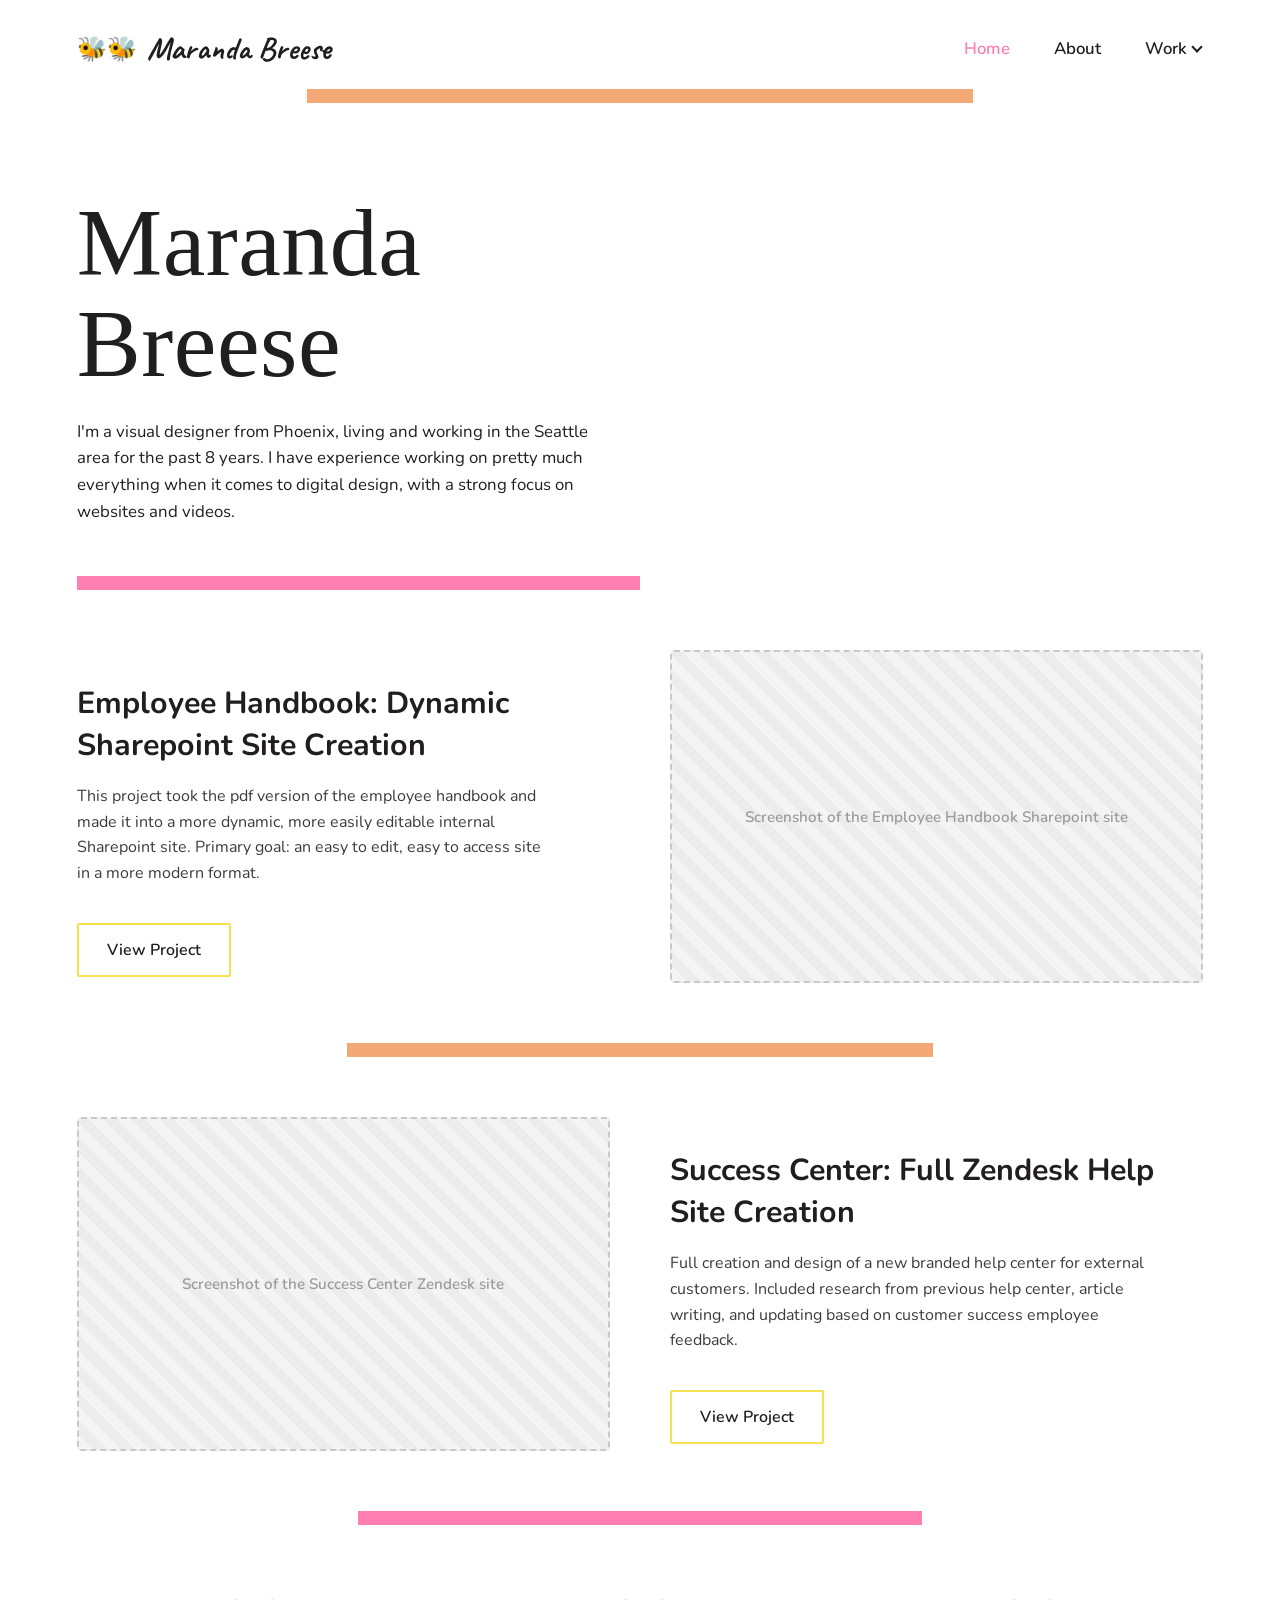
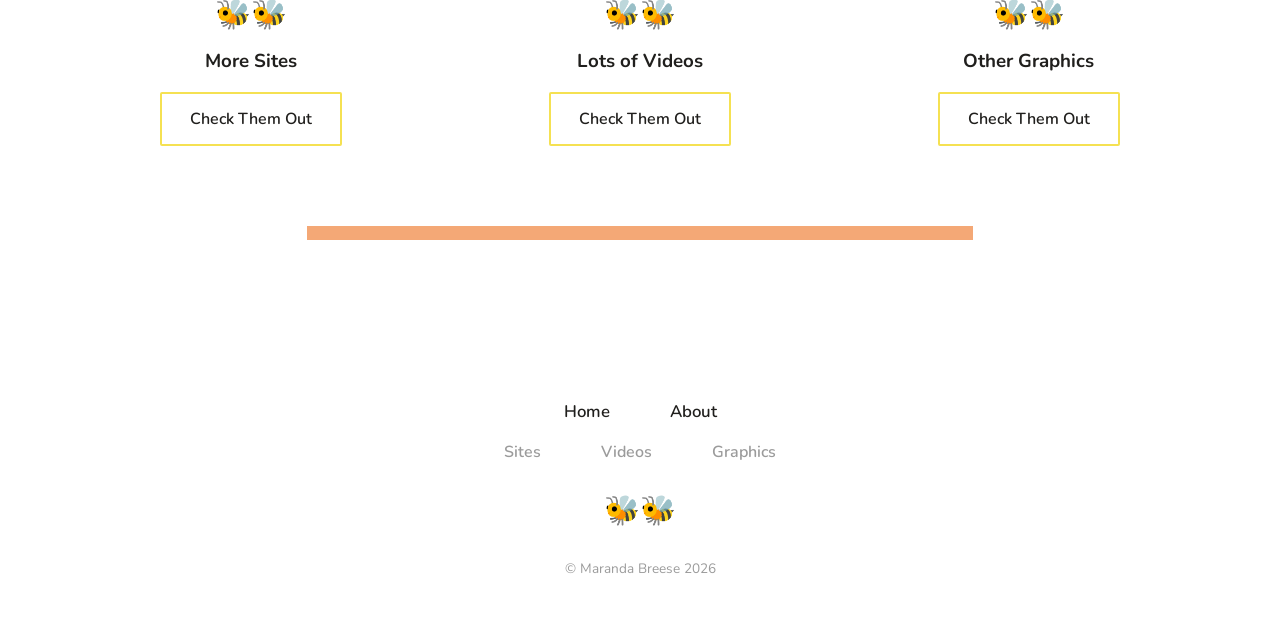
==== index.html @ 2fa080fb "Initial commit Co-Authored-By: Claude Sonnet 5 <noreply@anthropic.com>" ====
<!DOCTYPE html>
<html lang="en">
<head>
<meta charset="UTF-8">
<meta name="viewport" content="width=device-width, initial-scale=1.0">
<title>Maranda Breese — Visual Designer</title>
<link rel="stylesheet" href="styles.css">
</head>
<body>

<header class="site-header">
  <a href="index.html" class="logo"><span class="bee">🐝🐝</span> Maranda Breese</a>
  <button class="mobile-toggle" aria-label="Menu"><span></span><span></span><span></span></button>
  <nav class="main-nav">
    <a href="index.html" class="active">Home</a>
    <a href="about.html">About</a>
    <div class="nav-dropdown">
      <button>Work <span class="caret"></span></button>
      <div class="dropdown-menu">
        <a href="sites.html">Sites</a>
        <a href="videos.html">Videos</a>
        <a href="graphics.html">Graphics</a>
      </div>
    </div>
  </nav>
</header>

<div class="bar bar-orange bar-inset bar-right"></div>

<main class="wrap">

  <section class="section" style="padding-bottom:0;">
    <h1 class="headline hero-title">Maranda<br>Breese</h1>
    <p style="max-width:520px; font-size:1.05rem; line-height:1.6; margin-top:24px;">
      I'm a visual designer from Phoenix, living and working in the Seattle area for the past 8 years.
      I have experience working on pretty much everything when it comes to digital design, with a
      strong focus on websites and videos.
    </p>
  </section>

  <div class="bar bar-pink bar-inset bar-left" style="margin:50px 0 0;"></div>

  <section class="section" style="display:grid; grid-template-columns:1fr 1fr; gap:60px; align-items:center;">
    <div>
      <h2 style="font-size:1.9rem; margin-bottom:18px;">Employee Handbook: Dynamic Sharepoint Site Creation</h2>
      <p style="line-height:1.6; color:#3c3c3c; max-width:480px;">
        This project took the pdf version of the employee handbook and made it into a more dynamic,
        more easily editable internal Sharepoint site. Primary goal: an easy to edit, easy to access
        site in a more modern format.
      </p>
      <a href="sites.html" class="btn" style="margin-top:20px;">View Project</a>
    </div>
    <div class="placeholder-photo" style="aspect-ratio:16/10;">Screenshot of the Employee Handbook Sharepoint site</div>
  </section>

  <div class="bar bar-orange bar-inset bar-right"></div>

  <section class="section" style="display:grid; grid-template-columns:1fr 1fr; gap:60px; align-items:center;">
    <div class="placeholder-photo" style="aspect-ratio:16/10;">Screenshot of the Success Center Zendesk site</div>
    <div>
      <h2 style="font-size:1.9rem; margin-bottom:18px;">Success Center: Full Zendesk Help Site Creation</h2>
      <p style="line-height:1.6; color:#3c3c3c; max-width:480px;">
        Full creation and design of a new branded help center for external customers. Included
        research from previous help center, article writing, and updating based on customer
        success employee feedback.
      </p>
      <a href="sites.html" class="btn" style="margin-top:20px;">View Project</a>
    </div>
  </section>

  <div class="bar bar-pink bar-inset bar-left"></div>

  <section class="section" style="display:grid; grid-template-columns:repeat(3,1fr); gap:40px; text-align:center;">
    <div>
      <div class="footer-bee">🐝🐝</div>
      <h3 style="margin:14px 0 18px;">More Sites</h3>
      <a href="sites.html" class="btn">Check Them Out</a>
    </div>
    <div>
      <div class="footer-bee">🐝🐝</div>
      <h3 style="margin:14px 0 18px;">Lots of Videos</h3>
      <a href="videos.html" class="btn">Check Them Out</a>
    </div>
    <div>
      <div class="footer-bee">🐝🐝</div>
      <h3 style="margin:14px 0 18px;">Other Graphics</h3>
      <a href="graphics.html" class="btn">Check Them Out</a>
    </div>
  </section>

</main>

<div class="bar bar-orange bar-inset bar-right" style="margin-top:20px;"></div>

<footer class="site-footer">
  <div class="footer-nav">
    <div class="primary-links">
      <a href="index.html">Home</a>
      <a href="about.html">About</a>
    </div>
    <div class="sub-links">
      <a href="sites.html">Sites</a>
      <a href="videos.html">Videos</a>
      <a href="graphics.html">Graphics</a>
    </div>
    <div class="footer-bee">🐝🐝</div>
  </div>
  <p class="footer-copy">© Maranda Breese 2026</p>
</footer>

<script src="script.js"></script>
</body>
</html>
---- styles.css ----
/* ========================================================
   Maranda Breese — Portfolio Site
   ======================================================== */

@import url('https://fonts.googleapis.com/css2?family=Caveat:wght@500;700&family=Permanent+Marker&family=Nunito:wght@400;500;600;700&display=swap');

:root {
  --pink: #FF7FB0;
  --orange: #F4A876;
  --yellow: #F5E152;
  --ink: #201F1D;
  --gray: #9B9B9B;
  --gray-light: #E4E4E4;
  --white: #FFFFFF;
  --cream: #FFFDFB;
  --teal: #1F4E52;
  --max-width: 1440px;
  --side-pad: clamp(24px, 6vw, 100px);
}

* { box-sizing: border-box; }

html { scroll-behavior: smooth; }

body {
  margin: 0;
  font-family: 'Nunito', sans-serif;
  color: var(--ink);
  background: var(--white);
  -webkit-font-smoothing: antialiased;
}

img { max-width: 100%; display: block; }

a { color: inherit; text-decoration: none; }

.wrap {
  max-width: var(--max-width);
  margin: 0 auto;
  padding: 0 var(--side-pad);
}

/* ---------- Header / Nav ---------- */

.site-header {
  display: flex;
  align-items: center;
  justify-content: space-between;
  padding: 28px var(--side-pad) 20px;
  position: relative;
  z-index: 100;
}

.logo {
  display: flex;
  align-items: center;
  gap: 10px;
  font-family: 'Caveat', cursive;
  font-weight: 700;
  font-size: 2rem;
  color: var(--ink);
}

.logo .bee { font-size: 1.5rem; line-height: 1; }

.main-nav {
  display: flex;
  align-items: center;
  gap: 40px;
  font-weight: 600;
  font-size: 1.05rem;
}

.main-nav a {
  padding: 6px 2px;
  transition: color .15s ease;
}

.main-nav a:hover,
.main-nav a.active {
  color: var(--pink);
}

.nav-dropdown {
  position: relative;
}

.nav-dropdown > button {
  font: inherit;
  color: inherit;
  background: none;
  border: none;
  cursor: pointer;
  padding: 6px 2px;
  font-weight: 600;
  display: flex;
  align-items: center;
  gap: 6px;
}

.nav-dropdown > button:hover { color: var(--pink); }

.nav-dropdown .caret {
  width: 8px;
  height: 8px;
  border-right: 2px solid currentColor;
  border-bottom: 2px solid currentColor;
  transform: rotate(45deg);
  margin-top: -4px;
  transition: transform .15s ease;
}

.nav-dropdown.open .caret { transform: rotate(-135deg); margin-top: 2px; }

.dropdown-menu {
  position: absolute;
  top: calc(100% + 14px);
  right: 0;
  min-width: 180px;
  background: var(--white);
  display: none;
  flex-direction: column;
  box-shadow: 0 12px 30px rgba(0,0,0,.08);
}

.nav-dropdown.open .dropdown-menu { display: flex; }

.dropdown-menu a {
  padding: 14px 20px;
  border: 2px solid var(--yellow);
  margin-top: -2px;
  color: var(--gray);
  font-weight: 600;
  text-align: center;
  background: var(--white);
}

.dropdown-menu a:first-child { margin-top: 0; }

.dropdown-menu a:hover,
.dropdown-menu a.active {
  color: var(--ink);
  background: #FFFDF0;
}

.mobile-toggle {
  display: none;
  flex-direction: column;
  gap: 5px;
  background: none;
  border: none;
  cursor: pointer;
  padding: 8px;
}
.mobile-toggle span {
  width: 26px;
  height: 3px;
  background: var(--ink);
  border-radius: 2px;
}

/* ---------- Divider bars ---------- */

.bar {
  height: 14px;
  width: 100%;
}
.bar-pink { background: var(--pink); }
.bar-orange { background: var(--orange); }

.bar-inset {
  max-width: var(--max-width);
  margin: 0 auto;
}
.bar-right {
  margin-left: auto;
  width: 52%;
}
.bar-left {
  margin-right: auto;
  width: 50%;
}

/* ---------- Headline treatment ---------- */

.headline {
  font-family: 'Permanent Marker', cursive;
  font-weight: 400;
  line-height: 1.05;
  color: var(--ink);
  letter-spacing: 0.5px;
}

.page-title {
  font-size: clamp(3.5rem, 9vw, 6.5rem);
  margin: 40px 0 50px;
}

.hero-title {
  font-size: clamp(3.2rem, 8vw, 6rem);
  margin: 30px 0 0;
}

/* ---------- Buttons ---------- */

.btn {
  display: inline-block;
  border: 2px solid var(--yellow);
  padding: 14px 28px;
  font-weight: 600;
  font-size: 1rem;
  border-radius: 2px;
  transition: background .15s ease;
  background: var(--white);
}
.btn:hover { background: #FFFBE8; }

/* ---------- Footer ---------- */

.site-footer {
  margin-top: 100px;
}

.footer-nav {
  padding: 60px var(--side-pad) 10px;
  display: flex;
  flex-direction: column;
  align-items: center;
  gap: 18px;
  text-align: center;
}

.footer-nav .primary-links {
  display: flex;
  gap: 60px;
  font-weight: 600;
  font-size: 1.05rem;
}

.footer-nav .sub-links {
  display: flex;
  gap: 60px;
  color: var(--gray);
  font-weight: 600;
}

.footer-nav .sub-links a:hover { color: var(--pink); }
.footer-nav .primary-links a:hover { color: var(--pink); }

.footer-bee {
  font-size: 1.8rem;
  margin-top: 10px;
}

.footer-copy {
  text-align: center;
  color: var(--gray);
  font-size: .85rem;
  padding: 6px 0 40px;
}

/* ---------- Utility ---------- */

.section {
  padding: 60px 0;
}

.placeholder-photo {
  background: repeating-linear-gradient(45deg, #F4F4F4, #F4F4F4 10px, #ECECEC 10px, #ECECEC 20px);
  border: 2px dashed #C9C9C9;
  color: #9B9B9B;
  display: flex;
  align-items: center;
  justify-content: center;
  text-align: center;
  font-weight: 600;
  font-size: .95rem;
  padding: 20px;
  border-radius: 4px;
}

@media (max-width: 860px) {
  .main-nav { display: none; }
  .mobile-toggle { display: flex; }
  .main-nav.mobile-open {
    display: flex;
    flex-direction: column;
    position: absolute;
    top: 100%;
    left: 0;
    right: 0;
    background: var(--white);
    padding: 20px var(--side-pad) 30px;
    gap: 18px;
    box-shadow: 0 12px 20px rgba(0,0,0,.06);
  }
  .nav-dropdown .dropdown-menu {
    position: static;
    box-shadow: none;
    display: none;
    margin-top: 10px;
  }
  .nav-dropdown.open .dropdown-menu { display: flex; }
  .footer-nav .primary-links,
  .footer-nav .sub-links { gap: 30px; flex-wrap: wrap; justify-content: center; }
}
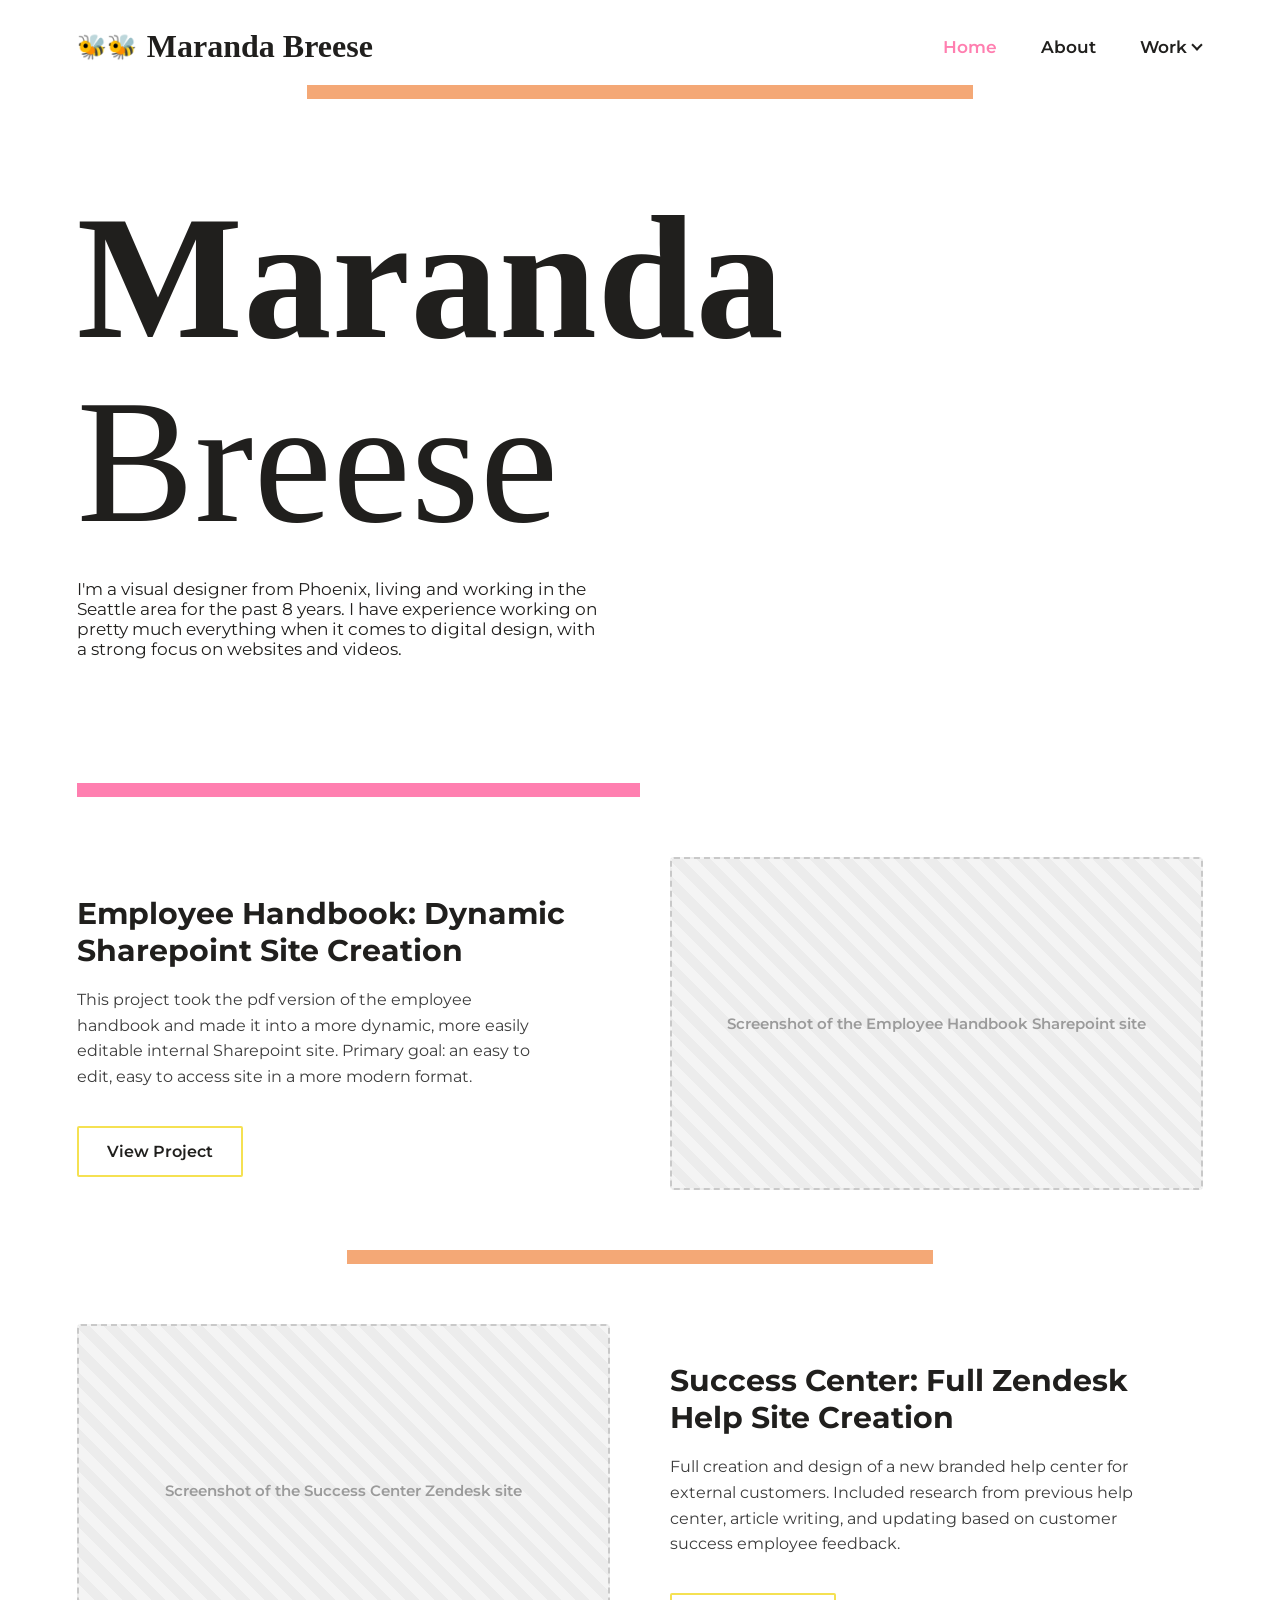
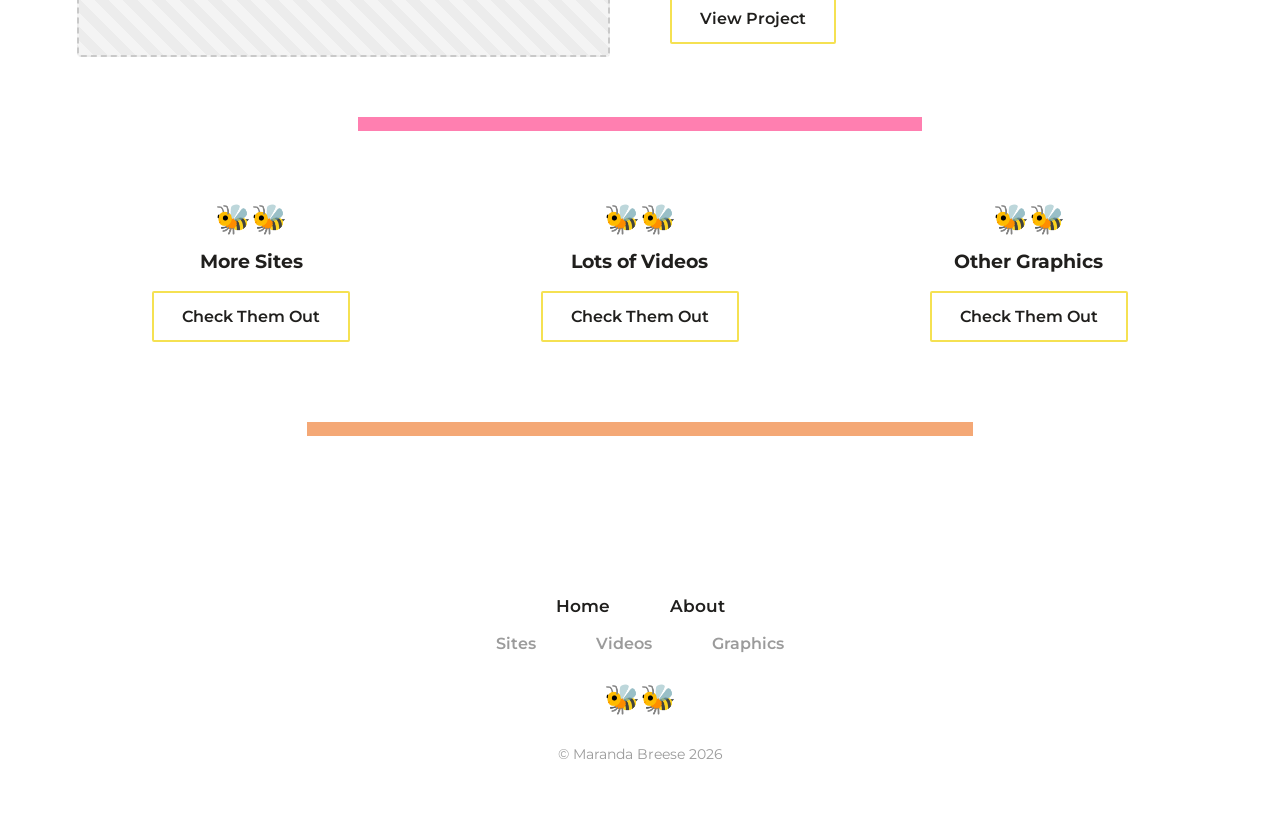
==== commit 8c324653: "Add hero background video and swap fonts to Montserrat/Unkempt Track *.mp4 via Git LFS and add HeroI" ====
--- a/index.html
+++ b/index.html
@@ -29,13 +29,19 @@
 
 <main class="wrap">
 
-  <section class="section" style="padding-bottom:0;">
-    <h1 class="headline hero-title">Maranda<br>Breese</h1>
-    <p style="max-width:520px; font-size:1.05rem; line-height:1.6; margin-top:24px;">
-      I'm a visual designer from Phoenix, living and working in the Seattle area for the past 8 years.
-      I have experience working on pretty much everything when it comes to digital design, with a
-      strong focus on websites and videos.
-    </p>
+  <section class="section hero-section">
+    <video class="hero-video" autoplay muted loop playsinline poster="img/Artboard 2.png">
+      <source src="img/HeroImage.mp4" type="video/mp4">
+    </video>
+    <div class="hero-overlay"></div>
+    <div class="hero-content">
+      <h1 class="headline hero-title"><span style="font-weight: 700;">Maranda</span><br>Breese</h1>
+      <p style="max-width:520px; font-size:1.05rem; line: height 1.2em; margin-top:24px;">
+        I'm a visual designer from Phoenix, living and working in the Seattle area for the past 8 years.
+        I have experience working on pretty much everything when it comes to digital design, with a
+        strong focus on websites and videos.
+      </p>
+    </div>
   </section>
 
   <div class="bar bar-pink bar-inset bar-left" style="margin:50px 0 0;"></div>
--- a/styles.css
+++ b/styles.css
@@ -2,7 +2,7 @@
    Maranda Breese — Portfolio Site
    ======================================================== */
 
-@import url('https://fonts.googleapis.com/css2?family=Caveat:wght@500;700&family=Permanent+Marker&family=Nunito:wght@400;500;600;700&display=swap');
+@import url('https://fonts.googleapis.com/css2?family=Montserrat:wght@400;500;600;700&family=Unkempt:wght@400;700&display=swap');
 
 :root {
   --pink: #FF7FB0;
@@ -24,7 +24,7 @@
 
 body {
   margin: 0;
-  font-family: 'Nunito', sans-serif;
+  font-family: 'Montserrat', sans-serif;
   color: var(--ink);
   background: var(--white);
   -webkit-font-smoothing: antialiased;
@@ -55,7 +55,7 @@
   display: flex;
   align-items: center;
   gap: 10px;
-  font-family: 'Caveat', cursive;
+  font-family: 'Unkempt', cursive;
   font-weight: 700;
   font-size: 2rem;
   color: var(--ink);
@@ -184,7 +184,7 @@
 /* ---------- Headline treatment ---------- */
 
 .headline {
-  font-family: 'Permanent Marker', cursive;
+  font-family: 'Unkempt', cursive;
   font-weight: 400;
   line-height: 1.05;
   color: var(--ink);
@@ -197,8 +197,38 @@
 }
 
 .hero-title {
-  font-size: clamp(3.2rem, 8vw, 6rem);
+  font-size: 11em;
   margin: 30px 0 0;
+}
+
+.section.hero-section {
+  position: relative;
+  overflow: hidden;
+  border-radius: 8px;
+  aspect-ratio: 16 / 9;
+  display: flex;
+  align-items: center;
+}
+
+.hero-video {
+  position: absolute;
+  inset: 0;
+  width: 100%;
+  height: 100%;
+  object-fit: cover;
+  z-index: 0;
+}
+
+.hero-overlay {
+  position: absolute;
+  inset: 0;
+  background: rgba(255, 255, 255, 0.6);
+  z-index: 1;
+}
+
+.hero-content {
+  position: relative;
+  z-index: 2;
 }
 
 /* ---------- Buttons ---------- */
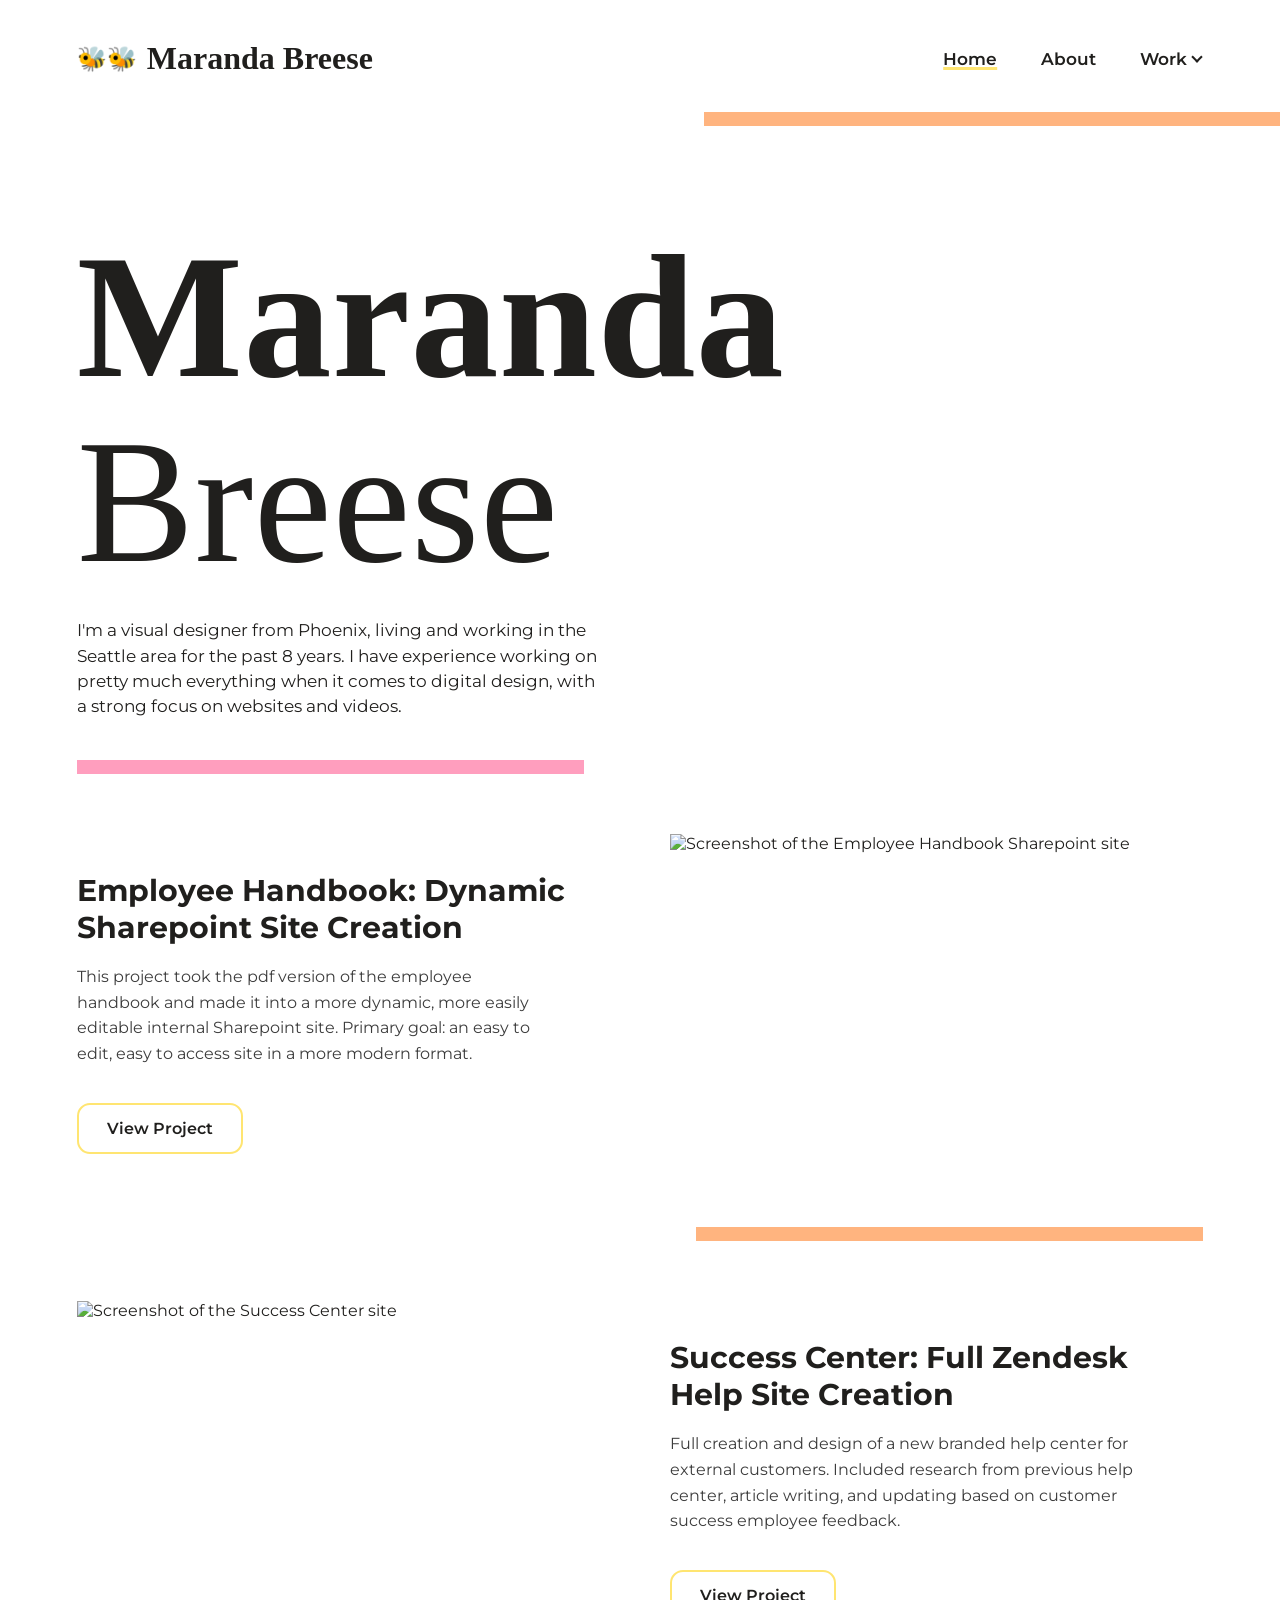
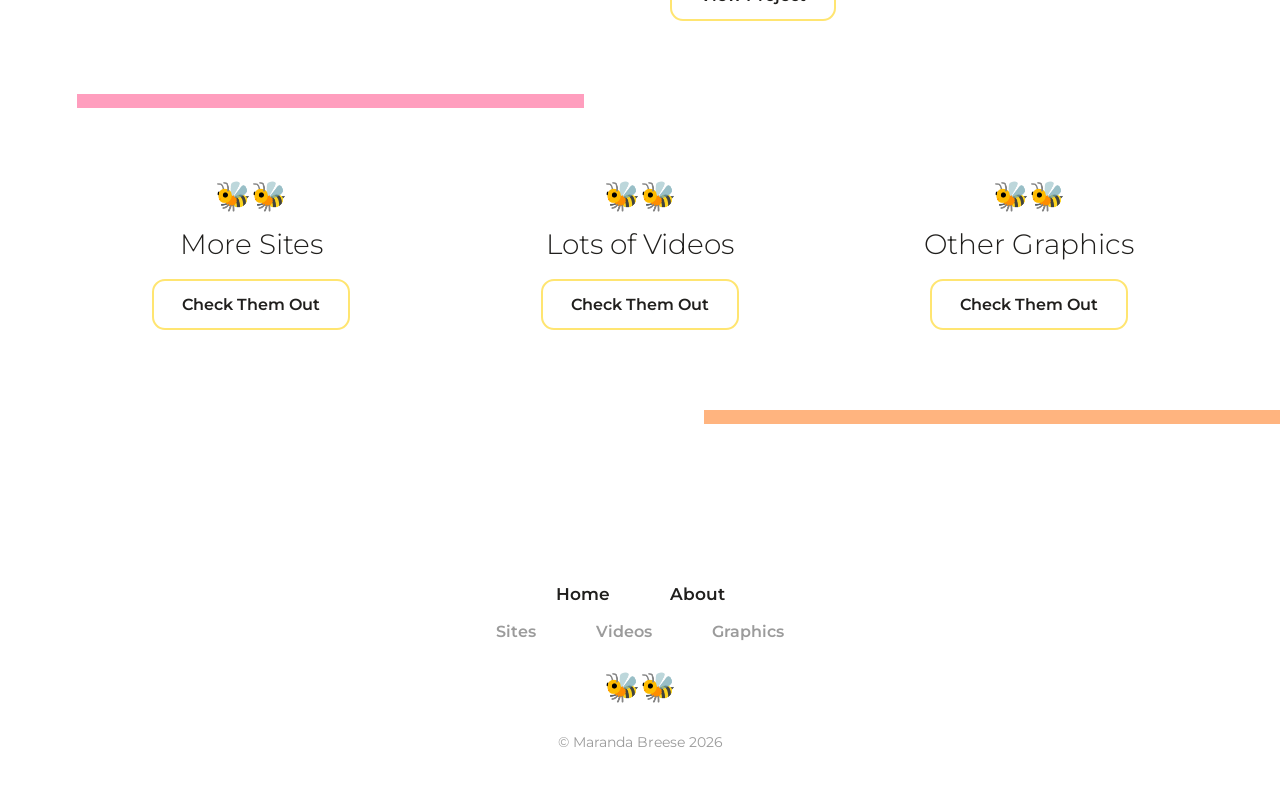
==== commit 34cdf5cd: "Replace placeholder photos with real images and enable hover dropdown Swaps placeholder-photo divs o" ====
--- a/index.html
+++ b/index.html
@@ -25,7 +25,7 @@
   </nav>
 </header>
 
-<div class="bar bar-orange bar-inset bar-right"></div>
+<div class="bar bar-orange bar-right"></div>
 
 <main class="wrap">
 
@@ -36,7 +36,7 @@
     <div class="hero-overlay"></div>
     <div class="hero-content">
       <h1 class="headline hero-title"><span style="font-weight: 700;">Maranda</span><br>Breese</h1>
-      <p style="max-width:520px; font-size:1.05rem; line: height 1.2em; margin-top:24px;">
+      <p style="max-width:520px; font-size:1.05rem; line-height:1.5em; margin-top:24px;">
         I'm a visual designer from Phoenix, living and working in the Seattle area for the past 8 years.
         I have experience working on pretty much everything when it comes to digital design, with a
         strong focus on websites and videos.
@@ -44,7 +44,7 @@
     </div>
   </section>
 
-  <div class="bar bar-pink bar-inset bar-left" style="margin:50px 0 0;"></div>
+  <div class="bar bar-pink bar-left"></div>
 
   <section class="section" style="display:grid; grid-template-columns:1fr 1fr; gap:60px; align-items:center;">
     <div>
@@ -54,15 +54,15 @@
         more easily editable internal Sharepoint site. Primary goal: an easy to edit, easy to access
         site in a more modern format.
       </p>
-      <a href="sites.html" class="btn" style="margin-top:20px;">View Project</a>
+      <a href="sites.html#project-1" class="btn" style="margin-top:20px;">View Project</a>
     </div>
-    <div class="placeholder-photo" style="aspect-ratio:16/10;">Screenshot of the Employee Handbook Sharepoint site</div>
+    <img src="img/home_handbook_orange.png" alt="Screenshot of the Employee Handbook Sharepoint site" style="aspect-ratio:16/10; width:100%; object-fit:cover;">
   </section>
 
-  <div class="bar bar-orange bar-inset bar-right"></div>
+  <div class="bar bar-orange bar-right"></div>
 
   <section class="section" style="display:grid; grid-template-columns:1fr 1fr; gap:60px; align-items:center;">
-    <div class="placeholder-photo" style="aspect-ratio:16/10;">Screenshot of the Success Center Zendesk site</div>
+    <img src="img/home_success_pink.png" alt="Screenshot of the Success Center site" style="aspect-ratio:16/10; width:100%; object-fit:cover;">
     <div>
       <h2 style="font-size:1.9rem; margin-bottom:18px;">Success Center: Full Zendesk Help Site Creation</h2>
       <p style="line-height:1.6; color:#3c3c3c; max-width:480px;">
@@ -70,33 +70,33 @@
         research from previous help center, article writing, and updating based on customer
         success employee feedback.
       </p>
-      <a href="sites.html" class="btn" style="margin-top:20px;">View Project</a>
+      <a href="sites.html#project-2" class="btn" style="margin-top:20px;">View Project</a>
     </div>
   </section>
 
-  <div class="bar bar-pink bar-inset bar-left"></div>
+  <div class="bar bar-pink bar-left"></div>
 
   <section class="section" style="display:grid; grid-template-columns:repeat(3,1fr); gap:40px; text-align:center;">
     <div>
       <div class="footer-bee">🐝🐝</div>
-      <h3 style="margin:14px 0 18px;">More Sites</h3>
+      <h3 class="link-header">More Sites</h3>
       <a href="sites.html" class="btn">Check Them Out</a>
     </div>
     <div>
       <div class="footer-bee">🐝🐝</div>
-      <h3 style="margin:14px 0 18px;">Lots of Videos</h3>
+      <h3 class="link-header">Lots of Videos</h3>
       <a href="videos.html" class="btn">Check Them Out</a>
     </div>
     <div>
       <div class="footer-bee">🐝🐝</div>
-      <h3 style="margin:14px 0 18px;">Other Graphics</h3>
+      <h3 class="link-header">Other Graphics</h3>
       <a href="graphics.html" class="btn">Check Them Out</a>
     </div>
   </section>
 
 </main>
 
-<div class="bar bar-orange bar-inset bar-right" style="margin-top:20px;"></div>
+<div class="bar bar-orange bar-right" style="margin-top:20px;"></div>
 
 <footer class="site-footer">
   <div class="footer-nav">
--- a/styles.css
+++ b/styles.css
@@ -5,9 +5,9 @@
 @import url('https://fonts.googleapis.com/css2?family=Montserrat:wght@400;500;600;700&family=Unkempt:wght@400;700&display=swap');
 
 :root {
-  --pink: #FF7FB0;
-  --orange: #F4A876;
-  --yellow: #F5E152;
+  --pink: #FF9EBE;
+  --orange: #FFB47F;
+  --yellow: #FFE571;
   --ink: #201F1D;
   --gray: #9B9B9B;
   --gray-light: #E4E4E4;
@@ -46,7 +46,7 @@
   display: flex;
   align-items: center;
   justify-content: space-between;
-  padding: 28px var(--side-pad) 20px;
+  padding: 40px var(--side-pad) 35px;
   position: relative;
   z-index: 100;
 }
@@ -78,7 +78,7 @@
 
 .main-nav a:hover,
 .main-nav a.active {
-  color: var(--pink);
+  text-decoration: underline var(--yellow) 3px;
 }
 
 .nav-dropdown {
@@ -98,7 +98,7 @@
   gap: 6px;
 }
 
-.nav-dropdown > button:hover { color: var(--pink); }
+.nav-dropdown > button:hover { text-decoration: underline var(--yellow) 3px;}
 
 .nav-dropdown .caret {
   width: 8px;
@@ -125,6 +125,11 @@
 
 .nav-dropdown.open .dropdown-menu { display: flex; }
 
+@media (min-width: 861px) {
+  .nav-dropdown:hover .dropdown-menu { display: flex; }
+  .nav-dropdown:hover .caret { transform: rotate(-135deg); margin-top: 2px; }
+}
+
 .dropdown-menu a {
   padding: 14px 20px;
   border: 2px solid var(--yellow);
@@ -140,7 +145,7 @@
 .dropdown-menu a:hover,
 .dropdown-menu a.active {
   color: var(--ink);
-  background: #FFFDF0;
+  background: var(--yellow);
 }
 
 .mobile-toggle {
@@ -168,17 +173,13 @@
 .bar-pink { background: var(--pink); }
 .bar-orange { background: var(--orange); }
 
-.bar-inset {
-  max-width: var(--max-width);
-  margin: 0 auto;
-}
 .bar-right {
   margin-left: auto;
-  width: 52%;
+  width: 45%;
 }
 .bar-left {
   margin-right: auto;
-  width: 50%;
+  width: 45%;
 }
 
 /* ---------- Headline treatment ---------- */
@@ -229,6 +230,7 @@
 .hero-content {
   position: relative;
   z-index: 2;
+  margin-top: 4%;
 }
 
 /* ---------- Buttons ---------- */
@@ -239,12 +241,18 @@
   padding: 14px 28px;
   font-weight: 600;
   font-size: 1rem;
-  border-radius: 2px;
+  border-radius: 13px;
   transition: background .15s ease;
   background: var(--white);
 }
-.btn:hover { background: #FFFBE8; }
-
+.btn:hover { 
+  background: var(--yellow); }
+
+.link-header {
+  margin:14px 0 18px; 
+  font-size: 28px; 
+  font-weight: 300;
+}
 /* ---------- Footer ---------- */
 
 .site-footer {
@@ -274,8 +282,8 @@
   font-weight: 600;
 }
 
-.footer-nav .sub-links a:hover { color: var(--pink); }
-.footer-nav .primary-links a:hover { color: var(--pink); }
+.footer-nav .sub-links a:hover { text-decoration: underline var(--yellow) 3px;}
+.footer-nav .primary-links a:hover { text-decoration: underline var(--yellow) 3px;}
 
 .footer-bee {
   font-size: 1.8rem;
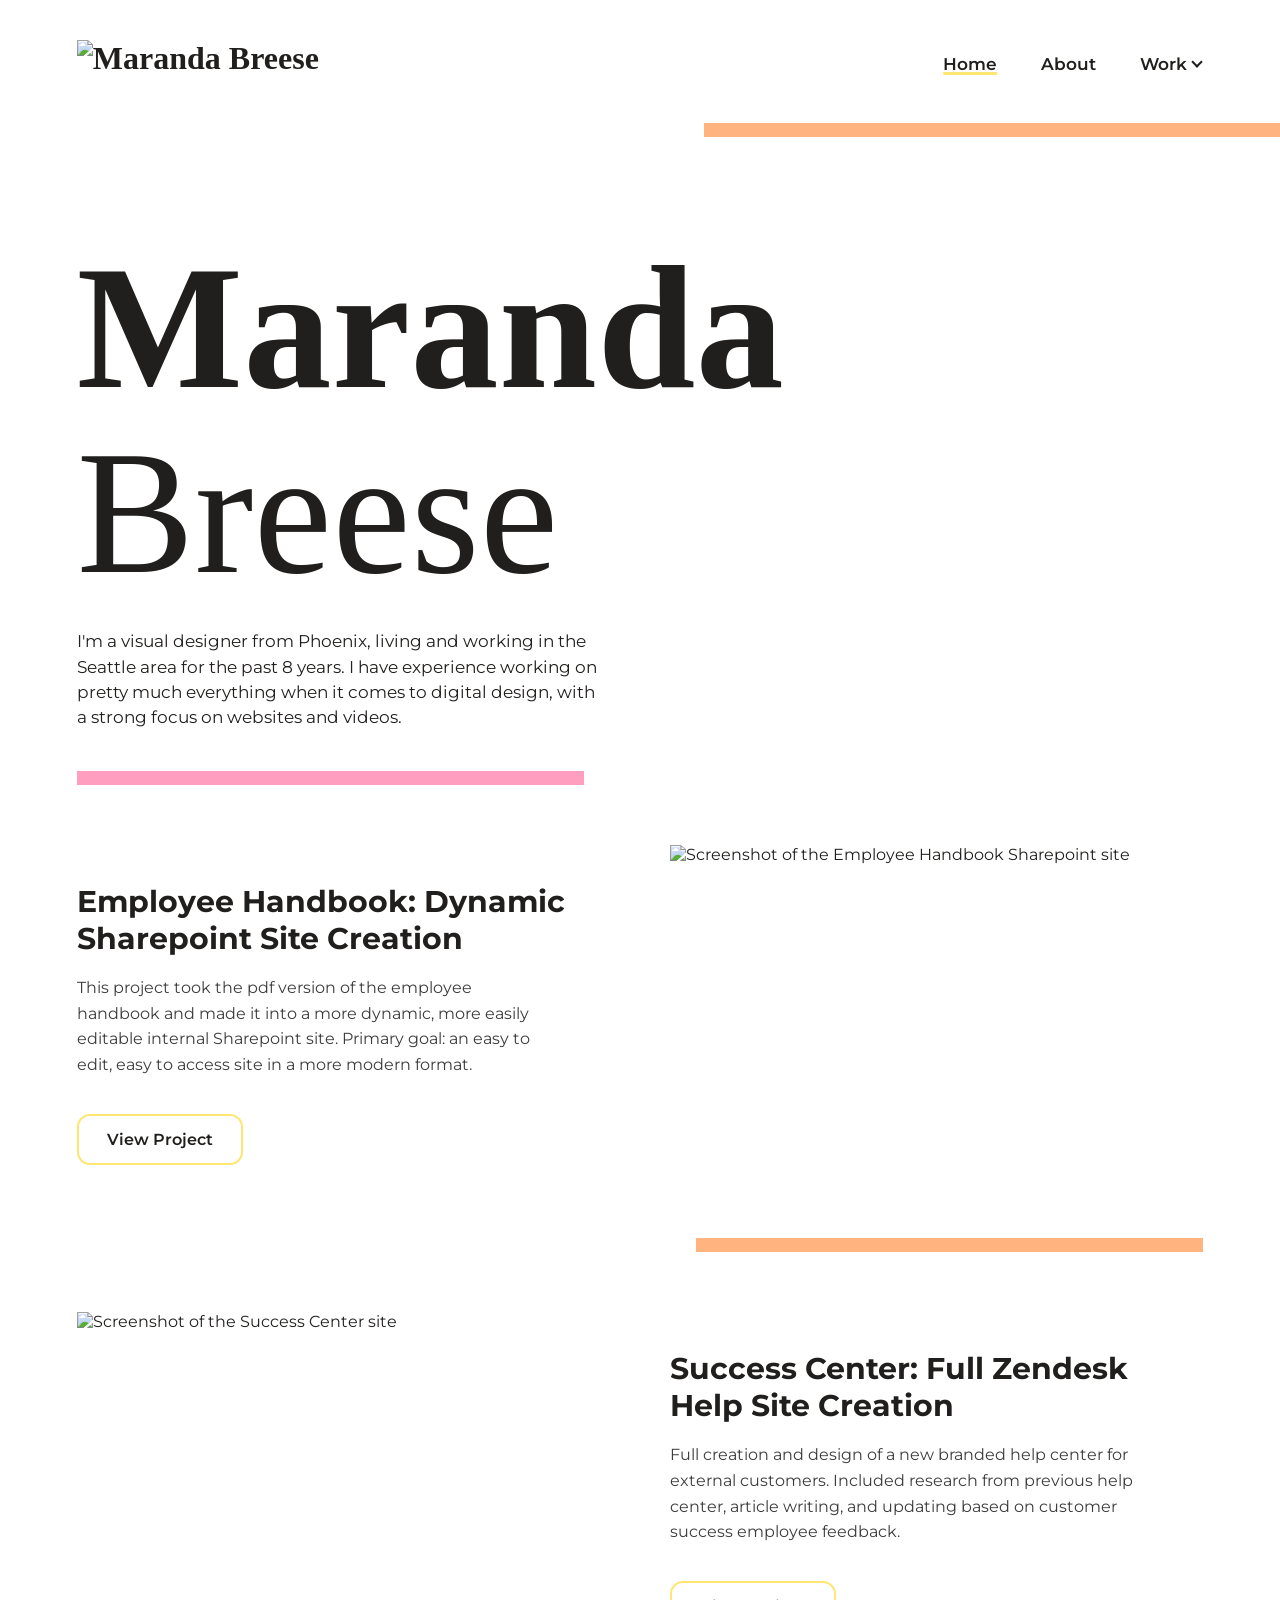
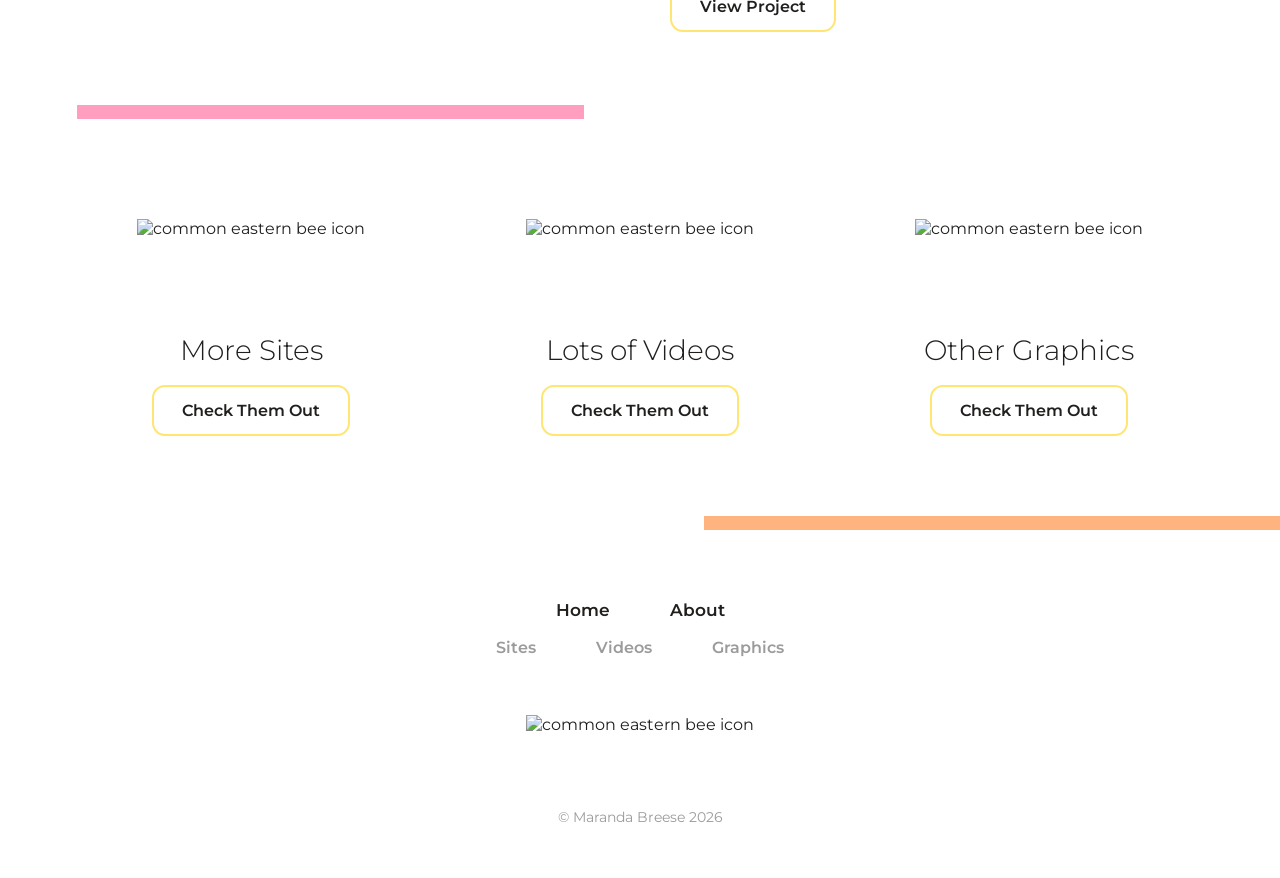
==== commit a5676418: "Replace header/footer bee emoji with bee image assets Swap the emoji-based logo and footer-bee icons" ====
--- a/index.html
+++ b/index.html
@@ -9,7 +9,7 @@
 <body>
 
 <header class="site-header">
-  <a href="index.html" class="logo"><span class="bee">🐝🐝</span> Maranda Breese</a>
+  <a href="index.html" class="logo"><img src="img/maranda_logo.png" alt="Maranda Breese" class="logo-img"></a>
   <button class="mobile-toggle" aria-label="Menu"><span></span><span></span><span></span></button>
   <nav class="main-nav">
     <a href="index.html" class="active">Home</a>
@@ -78,17 +78,17 @@
 
   <section class="section" style="display:grid; grid-template-columns:repeat(3,1fr); gap:40px; text-align:center;">
     <div>
-      <div class="footer-bee">🐝🐝</div>
+      <div class="footer-bee"><img src="img/common_eastern_bee.png" alt="common eastern bee icon" class="bee-img"></div>
       <h3 class="link-header">More Sites</h3>
       <a href="sites.html" class="btn">Check Them Out</a>
     </div>
     <div>
-      <div class="footer-bee">🐝🐝</div>
+      <div class="footer-bee"><img src="img/golden_northern_bee.png" alt="common eastern bee icon" class="bee-img"></div>
       <h3 class="link-header">Lots of Videos</h3>
       <a href="videos.html" class="btn">Check Them Out</a>
     </div>
     <div>
-      <div class="footer-bee">🐝🐝</div>
+      <div class="footer-bee"><img src="img/mason_bee.png" alt="common eastern bee icon" class="bee-img"></div>
       <h3 class="link-header">Other Graphics</h3>
       <a href="graphics.html" class="btn">Check Them Out</a>
     </div>
@@ -109,7 +109,7 @@
       <a href="videos.html">Videos</a>
       <a href="graphics.html">Graphics</a>
     </div>
-    <div class="footer-bee">🐝🐝</div>
+    <div class="footer-bee"><img src="img/common_eastern_bee.png" alt="common eastern bee icon" class="footer-bee-img"></div>
   </div>
   <p class="footer-copy">© Maranda Breese 2026</p>
 </footer>
--- a/styles.css
+++ b/styles.css
@@ -61,7 +61,11 @@
   color: var(--ink);
 }
 
-.logo .bee { font-size: 1.5rem; line-height: 1; }
+.logo-img {
+  height: 48px;
+  width: auto;
+  display: block;
+}
 
 .main-nav {
   display: flex;
@@ -256,7 +260,7 @@
 /* ---------- Footer ---------- */
 
 .site-footer {
-  margin-top: 100px;
+  margin-top: 10px;
 }
 
 .footer-nav {
@@ -286,8 +290,19 @@
 .footer-nav .primary-links a:hover { text-decoration: underline var(--yellow) 3px;}
 
 .footer-bee {
-  font-size: 1.8rem;
-  margin-top: 10px;
+  margin-top: 40px;
+}
+
+.footer-bee-img {
+  height: 64px;
+  width: auto;
+  display: inline-block;
+}
+
+.bee-img {
+  height: 100px;
+  width: auto;
+  display: inline-block;
 }
 
 .footer-copy {
@@ -295,6 +310,42 @@
   color: var(--gray);
   font-size: .85rem;
   padding: 6px 0 40px;
+}
+/* ---------- Video ---------- */
+
+.video-decoration {
+  height:4px; 
+  width:50%; 
+  background:var(--yellow);
+}
+
+.video-grid {
+  display:grid; 
+  grid-template-columns:1fr 1fr; 
+  gap:50px 40px;
+}
+
+#customervideos {
+  grid-template-columns:1fr 1fr 1fr; 
+}
+
+/* ---------- Graphics Page ---------- */
+
+.gallery {
+  width:100%; 
+  object-fit:cover; 
+}
+
+.gallery .pink {
+  box-shadow:8px 8px 0 var(--pink);
+}
+
+.gallery .orange {
+  box-shadow:8px 8px 0 var(--orange);
+}
+
+.gallery .yellow {
+  box-shadow:8px 8px 0 var(--yellow);
 }
 
 /* ---------- Utility ---------- */
@@ -341,4 +392,5 @@
   .nav-dropdown.open .dropdown-menu { display: flex; }
   .footer-nav .primary-links,
   .footer-nav .sub-links { gap: 30px; flex-wrap: wrap; justify-content: center; }
-}
+  .video-grid { grid-template-columns: 1fr !important; }
+}
